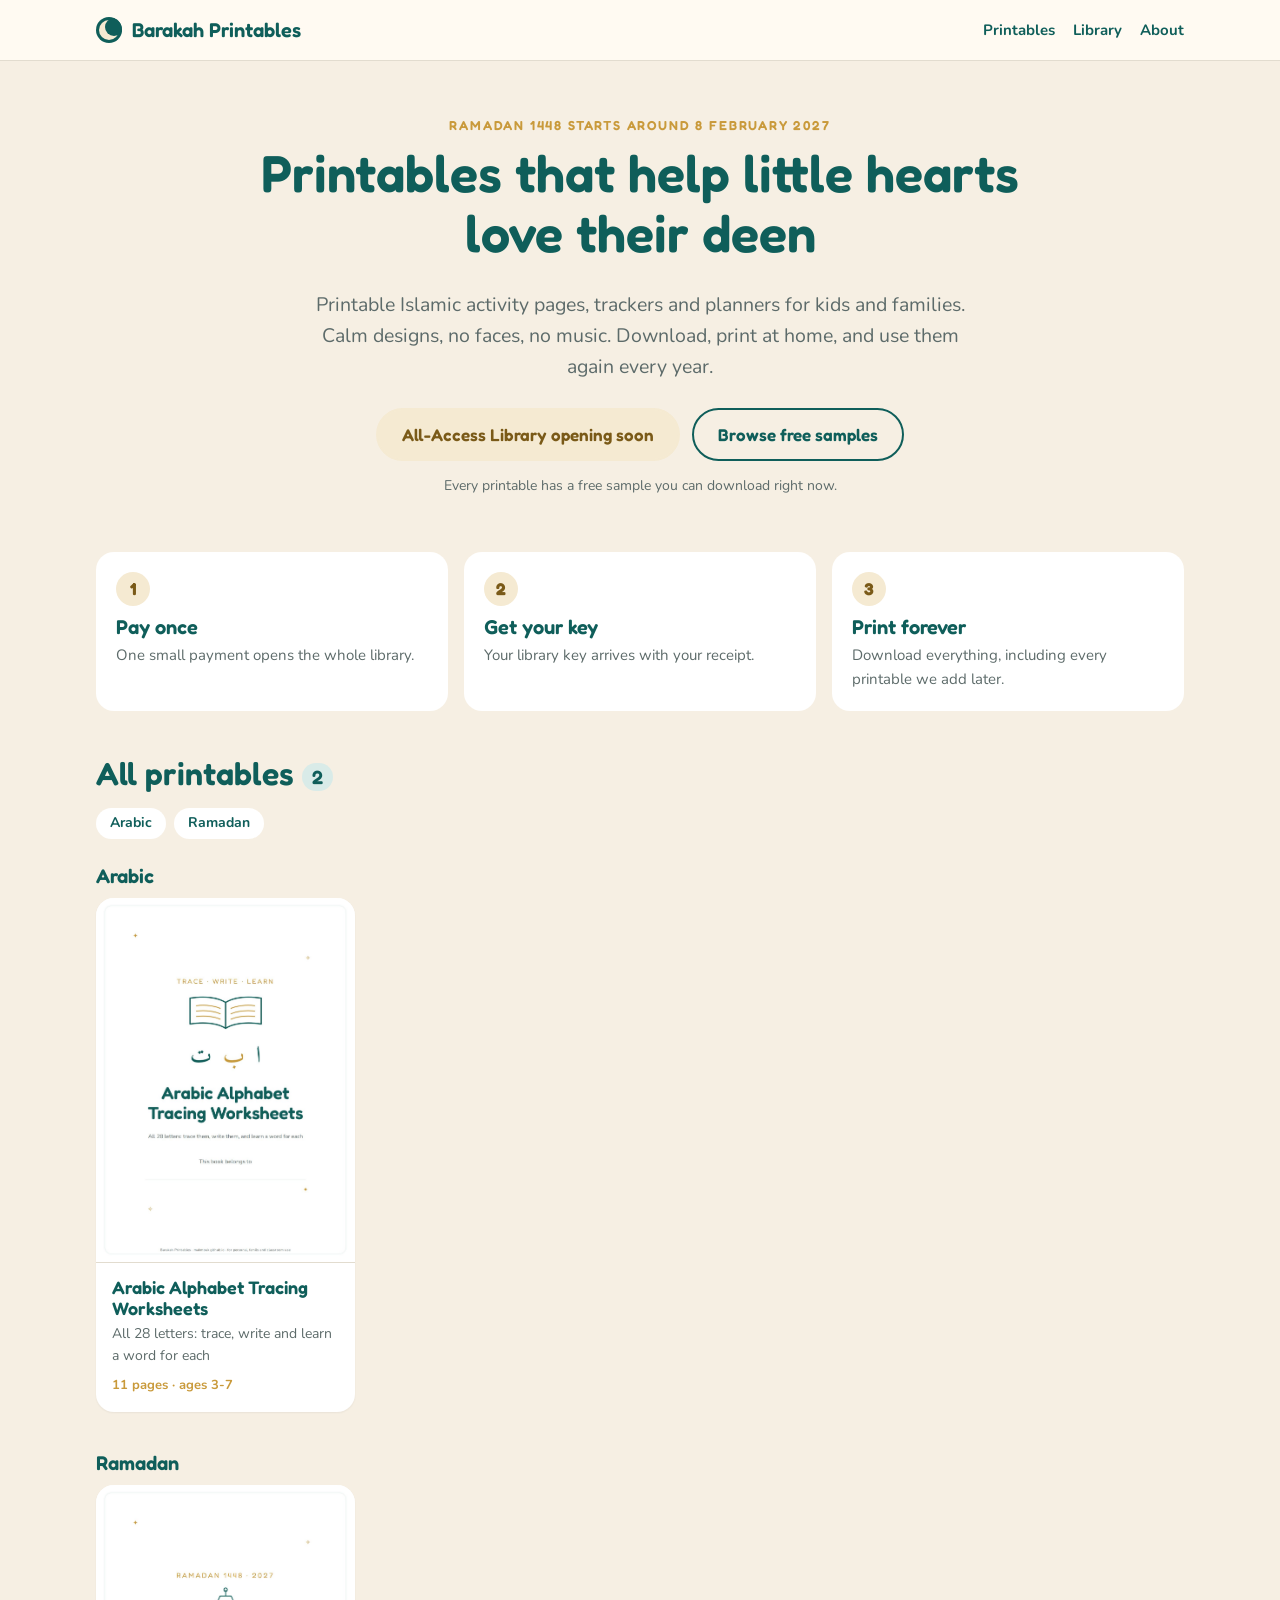
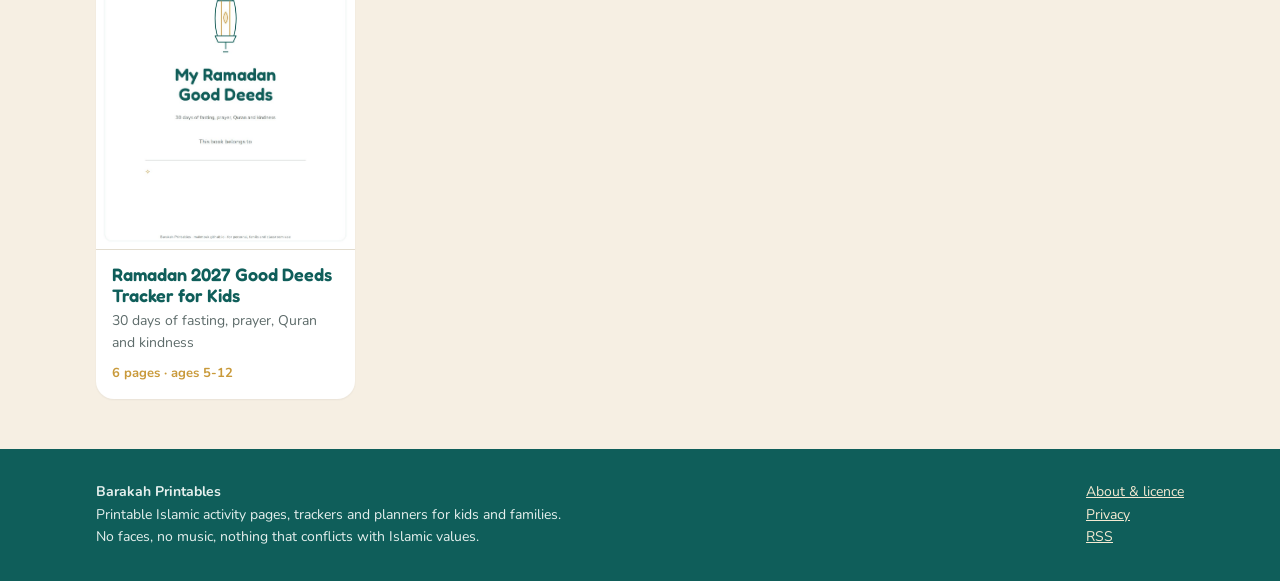
==== index.html @ b9d742d5 "Daily update 2026-10-28" ====
<!doctype html>
<html lang="en"><head>
<meta charset="utf-8"><meta name="viewport" content="width=device-width,initial-scale=1">
<title>Barakah Printables · Islamic printables for kids and families</title>
<meta name="description" content="Printable Islamic activity pages, trackers and planners for kids and families. Ramadan trackers, Arabic letter worksheets, dua cards and more. Free samples, print at home.">
<link rel="canonical" href="https://makmouk.github.io/">
<meta property="og:title" content="Barakah Printables · Islamic printables for kids and families"><meta property="og:description" content="Printable Islamic activity pages, trackers and planners for kids and families. Ramadan trackers, Arabic letter worksheets, dua cards and more. Free samples, print at home.">
<meta property="og:type" content="website"><meta property="og:url" content="https://makmouk.github.io/">
<meta property="og:image" content="https://makmouk.github.io/img/arabic-alphabet-tracing-worksheets/pin.jpg"><meta name="twitter:card" content="summary_large_image">

<link rel="alternate" type="application/rss+xml" title="Barakah Printables" href="https://makmouk.github.io/feed.xml">
<link rel="stylesheet" href="./assets/site.css">
<link rel="icon" href="data:image/svg+xml,%3Csvg xmlns='http://www.w3.org/2000/svg' viewBox='0 0 32 32'%3E%3Ccircle cx='16' cy='16' r='16' fill='%230f5e5a'/%3E%3Cpath d='M19 7a10 10 0 1 0 6 16A8.5 8.5 0 0 1 19 7z' fill='%23f5ead2'/%3E%3C/svg%3E">

</head><body>
<header class="top"><div class="wrap">
  <a class="logo" href="./"><span class="moon"></span>Barakah Printables</a>
  <nav><a href="./#catalog">Printables</a><a href="./library/">Library</a><a href="./about/">About</a></nav>
</div></header>
<main>
<section class="hero"><div class="wrap">
  <div class="kicker">Ramadan 1448 starts around 8 February 2027</div>
  <h1>Printables that help little hearts love their deen</h1>
  <p class="lead">Printable Islamic activity pages, trackers and planners for kids and families. Calm designs, no faces, no music. Download, print at home, and use them again every year.</p>
  <div class="actions"><span class="btn soon">All-Access Library opening soon</span><a class="btn ghost" href="#catalog">Browse free samples</a></div>
  <p class="small">Every printable has a free sample you can download right now.</p>
</div></section>
<section class="wrap how">
  <div><b>1</b><h3>Pay once</h3><p>One small payment opens the whole library.</p></div>
  <div><b>2</b><h3>Get your key</h3><p>Your library key arrives with your receipt.</p></div>
  <div><b>3</b><h3>Print forever</h3><p>Download everything, including every printable we add later.</p></div>
</section>
<section class="wrap" id="catalog">
  <h2>All printables <span class="count">2</span></h2>
  <div class="chips"><a href="#cat-arabic">arabic</a><a href="#cat-ramadan">ramadan</a></div>
  <h3 class="cat" id="cat-arabic">Arabic</h3><div class="grid"><a class="card" href="p/arabic-alphabet-tracing-worksheets/">
  <img src="img/arabic-alphabet-tracing-worksheets/p1.jpg" alt="Arabic Alphabet Tracing Worksheets - first page" loading="lazy" width="397" height="562">
  <div class="card-body"><h3>Arabic Alphabet Tracing Worksheets</h3><p>All 28 letters: trace, write and learn a word for each</p>
  <div class="meta">11 pages · ages 3-7</div></div></a></div><h3 class="cat" id="cat-ramadan">Ramadan</h3><div class="grid"><a class="card" href="p/ramadan-2027-kids-good-deeds-tracker/">
  <img src="img/ramadan-2027-kids-good-deeds-tracker/p1.jpg" alt="Ramadan 2027 Good Deeds Tracker for Kids - first page" loading="lazy" width="397" height="562">
  <div class="card-body"><h3>Ramadan 2027 Good Deeds Tracker for Kids</h3><p>30 days of fasting, prayer, Quran and kindness</p>
  <div class="meta">6 pages · ages 5-12</div></div></a></div>
  
</section></main>
<footer class="foot"><div class="wrap">
  <div><b>Barakah Printables</b><br>Printable Islamic activity pages, trackers and planners for kids and families.<br>No faces, no music, nothing that conflicts with Islamic values.</div>
  <div><a href="./about/">About &amp; licence</a><br><a href="./privacy/">Privacy</a><br><a href="./feed.xml">RSS</a></div>
</div></footer>
</body></html>
---- assets/site.css ----
@font-face { font-family: 'Fredoka'; src: url('Fredoka.ttf'); font-weight: 300 700; font-display: swap; }
@font-face { font-family: 'Nunito'; src: url('Nunito.ttf'); font-weight: 200 1000; font-display: swap; }
:root {
  --teal: #0f5e5a; --teal-2: #0b4744; --teal-soft: #d9ebe8; --gold: #c99a3b; --gold-soft: #f5ead2;
  --sand: #f6efe3; --ink: #1e2a2a; --muted: #5d6b6a; --line: #e2dccf; --card: #fff;
  color-scheme: light;
}
* { box-sizing: border-box; }
html { scroll-behavior: smooth; }
body { margin: 0; background: var(--sand); color: var(--ink); font: 17px/1.6 Nunito, system-ui, sans-serif; }
a { color: var(--teal); }
img { max-width: 100%; height: auto; display: block; }
h1, h2, h3 { font-family: Fredoka, sans-serif; font-weight: 600; color: var(--teal); line-height: 1.15; margin: 0 0 .5em; }
h1 { font-size: clamp(30px, 5.5vw, 52px); }
h2 { font-size: clamp(24px, 3.5vw, 32px); margin-top: 1.4em; }
.wrap { max-width: 1120px; margin: 0 auto; padding: 0 16px; }
.narrow { max-width: 720px; padding-top: 40px; padding-bottom: 40px; }
.small { font-size: 14px; color: var(--muted); }
.lead { font-size: 1.15em; color: var(--muted); }
.kicker { font: 600 13px Fredoka, sans-serif; letter-spacing: .14em; text-transform: uppercase; color: var(--gold); margin-bottom: 10px; }

.top { background: #fffaf2; border-bottom: 1px solid var(--line); position: sticky; top: 0; z-index: 5; }
.top .wrap { display: flex; align-items: center; justify-content: space-between; min-height: 60px; gap: 12px; flex-wrap: wrap; }
.logo { font: 600 20px Fredoka, sans-serif; color: var(--teal); text-decoration: none; display: flex; align-items: center; gap: 10px; }
.moon { width: 26px; height: 26px; border-radius: 50%; background: var(--teal); position: relative; overflow: hidden; flex: none; }
.moon::after { content: ''; position: absolute; width: 20px; height: 20px; border-radius: 50%; background: var(--gold-soft); left: 3px; top: 3px; }
.moon::before { content: ''; position: absolute; width: 18px; height: 18px; border-radius: 50%; background: var(--teal); left: 9px; top: 1px; z-index: 1; }
nav { display: flex; gap: 18px; }
nav a { text-decoration: none; font-weight: 700; font-size: 15px; }

.hero { padding: 56px 0 40px; text-align: center; }
.hero h1 { max-width: 820px; margin-inline: auto; }
.hero .lead { max-width: 680px; margin: 0 auto 26px; }
.actions { display: flex; gap: 12px; justify-content: center; flex-wrap: wrap; }
.actions.col { flex-direction: column; align-items: stretch; margin: 22px 0 8px; }
.btn { display: inline-block; background: var(--teal); color: #fff; font: 600 17px Fredoka, sans-serif; padding: 14px 24px; border-radius: 40px;
  text-decoration: none; border: 2px solid var(--teal); cursor: pointer; text-align: center; }
.btn:hover { background: var(--teal-2); }
.btn.ghost { background: transparent; color: var(--teal); }
.btn.ghost:hover { background: var(--teal-soft); }
.btn.soon { background: var(--gold-soft); color: #7a5a18; border-color: var(--gold-soft); cursor: default; }

.how { display: grid; grid-template-columns: repeat(3, 1fr); gap: 16px; margin-bottom: 20px; }
.how div { background: #fff; border-radius: 18px; padding: 20px; }
.how b { display: inline-grid; place-items: center; width: 34px; height: 34px; border-radius: 50%; background: var(--gold-soft); color: #7a5a18; font-family: Fredoka; }
.how h3 { margin: 10px 0 4px; font-size: 20px; }
.how p { margin: 0; color: var(--muted); font-size: 15px; }

.count { font-size: .6em; background: var(--teal-soft); border-radius: 20px; padding: 2px 10px; vertical-align: middle; }
.chips { display: flex; gap: 8px; flex-wrap: wrap; }
.chips a { background: #fff; border-radius: 20px; padding: 4px 14px; text-decoration: none; font-weight: 700; font-size: 14px; text-transform: capitalize; }
.cat { margin-top: 26px; text-transform: capitalize; }
.grid { display: grid; grid-template-columns: repeat(auto-fill, minmax(230px, 1fr)); gap: 18px; margin-bottom: 40px; }
.card { background: var(--card); border-radius: 18px; overflow: hidden; text-decoration: none; color: inherit; box-shadow: 0 1px 2px rgba(30,42,42,.06);
  transition: transform .15s, box-shadow .15s; display: flex; flex-direction: column; }
.card:hover { transform: translateY(-3px); box-shadow: 0 10px 26px rgba(30,42,42,.12); }
.card img { border-bottom: 1px solid var(--line); aspect-ratio: 210 / 297; object-fit: cover; }
.card-body { padding: 14px 16px 16px; }
.card h3 { font-size: 18px; margin-bottom: 4px; }
.card p { margin: 0 0 8px; font-size: 14px; color: var(--muted); }
.meta { font-size: 13px; color: var(--gold); font-weight: 700; }

.product { display: grid; grid-template-columns: 1.2fr 1fr; gap: 36px; padding-top: 36px; align-items: start; }
.gallery { display: grid; grid-template-columns: repeat(2, 1fr); gap: 12px; }
.gallery figure { margin: 0; }
.gallery img { border-radius: 10px; box-shadow: 0 2px 10px rgba(30,42,42,.1); background: #fff; }
.gallery figcaption { font-size: 13px; color: var(--muted); text-align: center; margin-top: 4px; }
.info { position: sticky; top: 80px; background: #fff; border-radius: 22px; padding: 26px; }
.facts { padding-left: 18px; color: var(--muted); }

.unlock { display: flex; gap: 10px; margin: 18px 0 6px; flex-wrap: wrap; }
.unlock input { flex: 1; min-width: 0; font: 600 18px Fredoka, sans-serif; letter-spacing: .06em; padding: 12px 16px; border-radius: 40px;
  border: 2px solid var(--line); background: #fff; color: var(--ink); text-transform: uppercase; }
.unlock input:focus { outline: none; border-color: var(--teal); }
.lib-list { display: grid; gap: 10px; margin: 16px 0; }
.lib-item { display: flex; justify-content: space-between; align-items: center; gap: 12px; background: #fff; border: 2px solid var(--line); border-radius: 14px;
  padding: 14px 16px; font: 600 16px Fredoka, sans-serif; color: var(--teal); cursor: pointer; text-align: left; }
.lib-item:hover { border-color: var(--teal); }
.lib-item small { color: var(--muted); font: 600 13px Nunito; white-space: nowrap; }
.lib-item.busy { opacity: .5; }
.prose h2 { font-size: 24px; }

.foot { background: var(--teal); color: #e6f0ee; padding: 32px 0; margin-top: 50px; font-size: 14px; }
.foot .wrap { display: flex; justify-content: space-between; gap: 20px; flex-wrap: wrap; }
.foot a { color: var(--gold-soft); }

@media (max-width: 760px) {
  .how { grid-template-columns: 1fr; }
  .product { grid-template-columns: 1fr; }
  .info { position: static; order: -1; }
  .grid { grid-template-columns: repeat(2, 1fr); gap: 12px; }
  .card h3 { font-size: 16px; }
  nav { gap: 12px; }
}
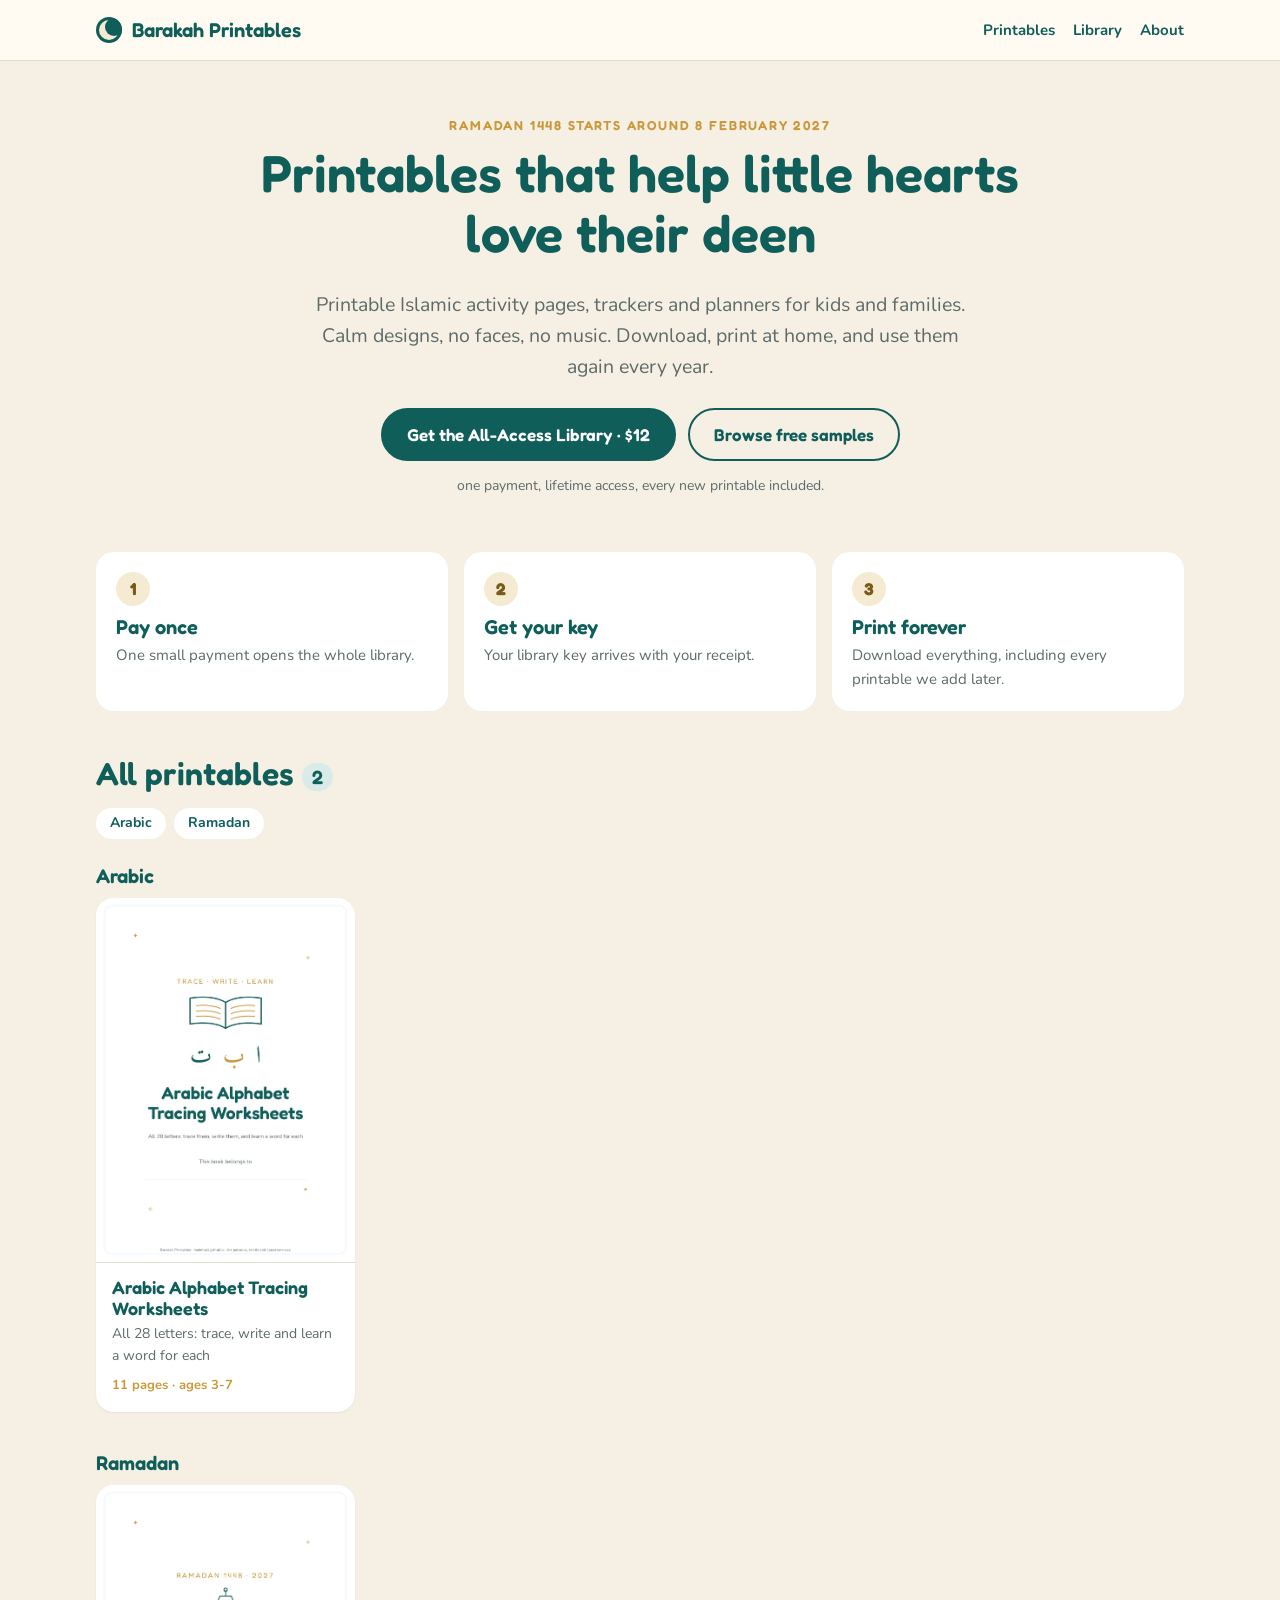
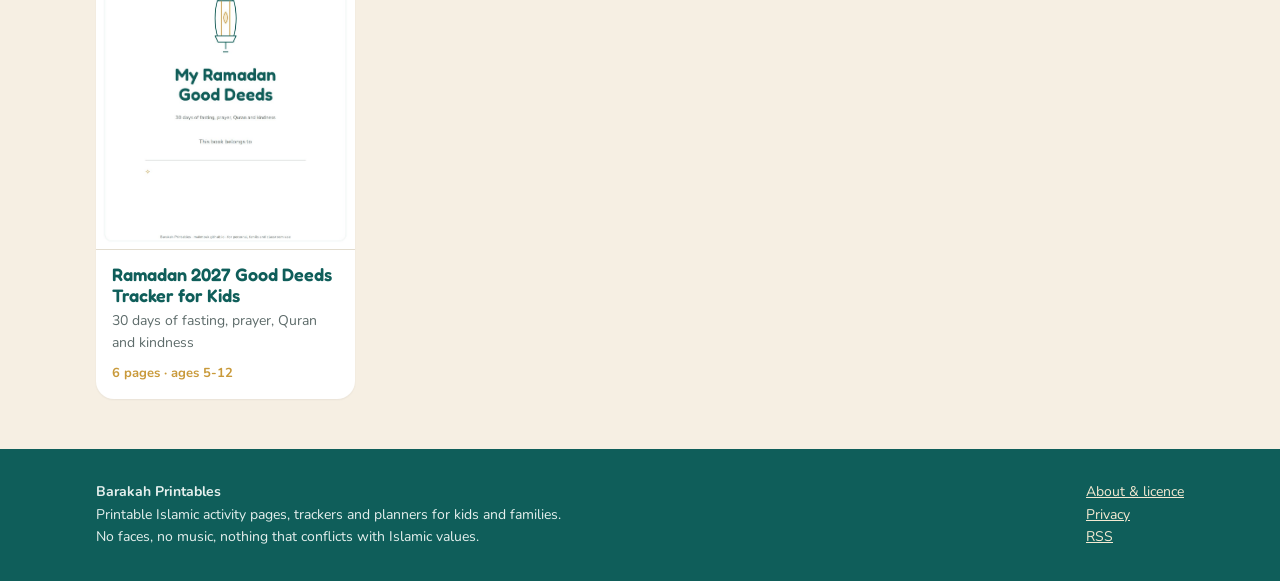
==== commit d1d9e02b: "Daily update 2026-10-28" ====
--- a/index.html
+++ b/index.html
@@ -22,8 +22,8 @@
   <div class="kicker">Ramadan 1448 starts around 8 February 2027</div>
   <h1>Printables that help little hearts love their deen</h1>
   <p class="lead">Printable Islamic activity pages, trackers and planners for kids and families. Calm designs, no faces, no music. Download, print at home, and use them again every year.</p>
-  <div class="actions"><span class="btn soon">All-Access Library opening soon</span><a class="btn ghost" href="#catalog">Browse free samples</a></div>
-  <p class="small">Every printable has a free sample you can download right now.</p>
+  <div class="actions"><a class="btn" href="https://payhip.com/b/oPbLh" rel="nofollow">Get the All-Access Library · $12</a><a class="btn ghost" href="#catalog">Browse free samples</a></div>
+  <p class="small">one payment, lifetime access, every new printable included.</p>
 </div></section>
 <section class="wrap how">
   <div><b>1</b><h3>Pay once</h3><p>One small payment opens the whole library.</p></div>
